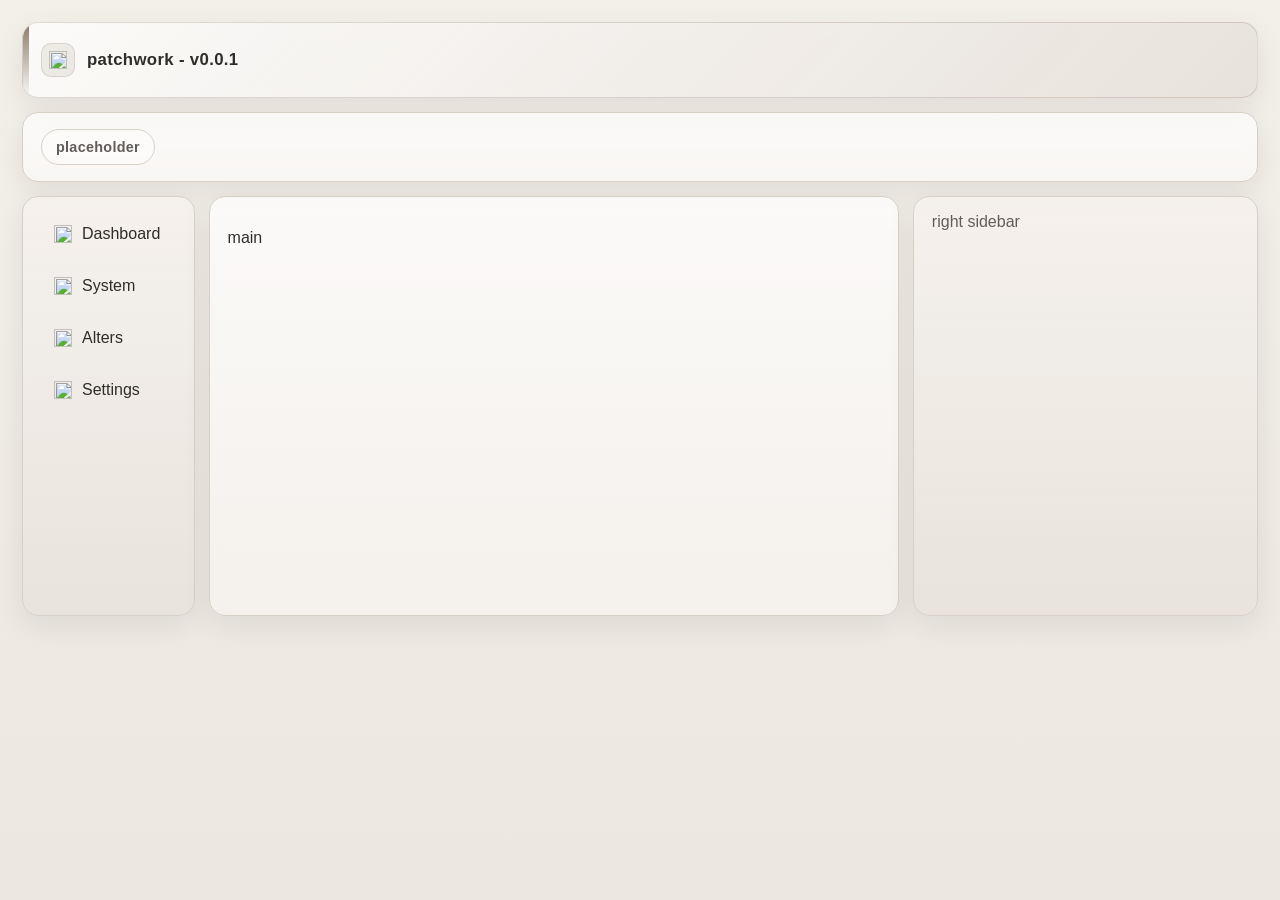
==== index.html @ ee1b609d "Merge branch 'main' of https://github.com/ezrapugliese/patchwork" ====
<!DOCTYPE html>
<html lang="en">

<head>
    <meta charset="UTF-8">
    <meta name="viewport" content="width=device-width, initial-scale=1.0">
    <title>patchwork v0.0.1</title>
    <link rel="stylesheet" href="styles.css">
    <script src="scripts.js" defer></script>
    <script>
        window.va = window.va || function () { (window.vaq = window.vaq || []).push(arguments); };
    </script>
    <script defer src="/_vercel/insights/script.js"></script>
</head>

<body>
    <main>
        <header id="main-head" class="main-box">
            <div class="header-content">
                <span id="header-logo" class="icon-small"><img src="assets/icon.png"
                        placeholder="logo"></span><span>patchwork - v0.0.1</span>
            </div>
            <div class="mobile-controls" aria-label="Sidebar controls">
                <button class="sidebar-toggle left-toggle" type="button" aria-label="Open left sidebar" aria-expanded="false">
                    ☰
                </button>
                <button class="sidebar-toggle right-toggle" type="button" aria-label="Open right sidebar" aria-expanded="false">
                    ☰
                </button>
            </div>
        </header>
        <nav id="navigation" class="main-box">
            <span class="button-nav">placeholder</span>
        </nav>
        <aside id="sidebar-left" class="main-box">
            <ul>
                <li><span class="button-sidebar"><span class="icon-small"><img src="assets/icon-dashboard.png"
                                placeholder="logo"></span>Dashboard</span></li>
                <li><span class="button-sidebar"><span class="icon-small"><img src="assets/icon-system.png"
                                placeholder="logo"></span>System</span></li>
                <li><span class="button-sidebar"><span class="icon-small"><img src="assets/icon-alters.png"
                                placeholder="logo"></span>Alters</span></li>
                <li><span class="button-sidebar"><span class="icon-small"><img src="assets/icon-settings.png"
                                placeholder="logo"></span>Settings</span></li>
            </ul>
        </aside>
        <div id="body" class="main-box">
            <p>main</p>
        </div>
        <aside id="sidebar-right" class="main-box">right sidebar</aside>
    </main>

    <script src="scripts.js"></script>
</body>

</html>
---- styles.css ----
:root {
    --page-bg: #ece7e1;
    --panel-bg: rgba(255, 255, 255, 0.68);
    --panel-strong: #f5f1ed;
    --panel-muted: #e8e2dc;
    --border: #d7d0c7;
    --text: #2f2d2a;
    --muted: #625d5a;
    --shadow: 0 10px 30px rgba(34, 30, 27, 0.08);
    --accent: #8a7967;
    --accent-strong: #665b51;
    --accent-soft: rgba(138, 121, 103, 0.12);
}

* {
    box-sizing: border-box;
}

html, body {
    margin: 0;
    min-height: 100%;
    font-family: "Segoe UI", Tahoma, Geneva, Verdana, sans-serif;
    background: linear-gradient(180deg, #f3efe9 0%, var(--page-bg) 100%);
    color: var(--text);
}

body {
    min-height: 100vh;
    padding: 22px;
    position: relative;
}

main {
    max-width: 1400px;
    margin: 0 auto;
    display: grid;
    grid-template-columns: 1fr 4fr 2fr;
    grid-template-rows: auto auto minmax(420px, 1fr);
    grid-template-areas:
        "header header header"
        "nav nav nav"
        "side-left body side-right";
    gap: 14px;
    position: relative;
    z-index: 1;
}

.main-box {
    background: var(--panel-bg);
    border: 1px solid var(--border);
    padding: 16px 18px;
    border-radius: 16px;
    box-shadow: var(--shadow);
    backdrop-filter: blur(4px);
}

#main-head {
    grid-area: header;
    display: flex;
    align-items: center;
    gap: 12px;
    min-height: 76px;
    background: linear-gradient(135deg, rgba(255,255,255,0.7), var(--panel-muted));
    border-color: rgba(138, 121, 103, 0.25);
    position: relative;
    overflow: hidden;
}

#main-head::before {
    content: "";
    position: absolute;
    inset: 0 auto 0 0;
    width: 6px;
    background: linear-gradient(180deg, var(--accent), transparent);
}

#header-logo {
    display: inline-flex;
    align-items: center;
    justify-content: center;
    width: 34px;
    height: 34px;
    border-radius: 10px;
    background: var(--accent-soft);
    border: 1px solid rgba(138, 121, 103, 0.2);
}

.icon-small img {
    display: block;
    width: 18px;
    height: 18px;
    object-fit: contain;
}

#main-head span:last-child {
    font-size: 1.05rem;
    font-weight: 600;
    letter-spacing: 0.02em;
    color: var(--text);
}

#navigation {
    grid-area: nav;
    display: flex;
    align-items: center;
    min-height: 64px;
    background: linear-gradient(180deg, var(--panel-bg), rgba(255,255,255,0.55));
}

.button-nav {
    display: inline-flex;
    align-items: center;
    justify-content: center;
    min-height: 36px;
    padding: 8px 14px;
    border-radius: 999px;
    border: 1px solid var(--border);
    background: rgba(255,255,255,0.35);
    color: var(--muted);
    font-size: 0.9rem;
    font-weight: 600;
    letter-spacing: 0.02em;
}

#sidebar-left {
    grid-area: side-left;
    background: linear-gradient(180deg, rgba(245,241,237,0.95), rgba(232,226,220,0.85));
}

#sidebar-left ul {
    list-style: none;
    margin: 0;
    padding: 0;
    display: grid;
    gap: 10px;
}

#sidebar-left li {
    margin: 0;
}

.button-sidebar {
    display: flex;
    align-items: center;
    gap: 10px;
    width: 100%;
    min-height: 42px;
    padding: 10px 12px;
    border-radius: 12px;
    color: var(--text);
    background: transparent;
    border: 1px solid transparent;
    transition: background 0.2s ease, border-color 0.2s ease, transform 0.2s ease;
}

.button-sidebar:hover {
    background: var(--accent-soft);
    border-color: rgba(138, 121, 103, 0.2);
    transform: translateX(2px);
}

#body {
    grid-area: body;
    min-height: 280px;
    background: linear-gradient(180deg, rgba(255,255,255,0.72), rgba(245,241,237,0.85));
}

#sidebar-right {
    grid-area: side-right;
    background: linear-gradient(180deg, rgba(245,241,237,0.95), rgba(232,226,220,0.9));
    color: var(--muted);
    font-weight: 500;
}

.mobile-controls {
    display: none;
}

.header-content {
    display: flex;
    align-items: center;
    gap: 12px;
    min-width: 0;
}

.sidebar-toggle {
    appearance: none;
    border: 1px solid var(--border);
    background: rgba(255,255,255,0.7);
    color: var(--text);
    width: 42px;
    height: 42px;
    border-radius: 12px;
    font-size: 1.3rem;
    cursor: pointer;
    box-shadow: var(--shadow);
}

@media (min-width: 901px) {
    .mobile-controls {
        display: none !important;
    }
}

@media (max-width: 900px) {
    body {
        padding: 16px;
    }

    #main-head {
        display: flex;
        align-items: center;
        justify-content: space-between;
        gap: 12px;
        padding-right: 12px;
    }

    .mobile-controls {
        display: flex;
        align-items: center;
        gap: 8px;
        margin-left: auto;
    }

    main {
        grid-template-columns: 1fr;
        grid-template-areas:
            "header"
            "nav"
            "body";
        gap: 12px;
        padding-top: 6px;
    }

    #sidebar-left,
    #sidebar-right {
        position: fixed;
        top: 112px;
        bottom: 16px;
        width: min(280px, 76vw);
        z-index: 15;
        transition: transform 0.25s ease;
        box-shadow: 0 16px 32px rgba(34, 30, 27, 0.14);
    }

    #sidebar-left {
        left: 16px;
        transform: translateX(-120%);
    }

    #sidebar-right {
        right: 16px;
        transform: translateX(120%);
    }

    body.sidebar-left-open #sidebar-left {
        transform: translateX(0);
    }

    body.sidebar-right-open #sidebar-right {
        transform: translateX(0);
    }

    #body {
        min-height: 220px;
    }
}
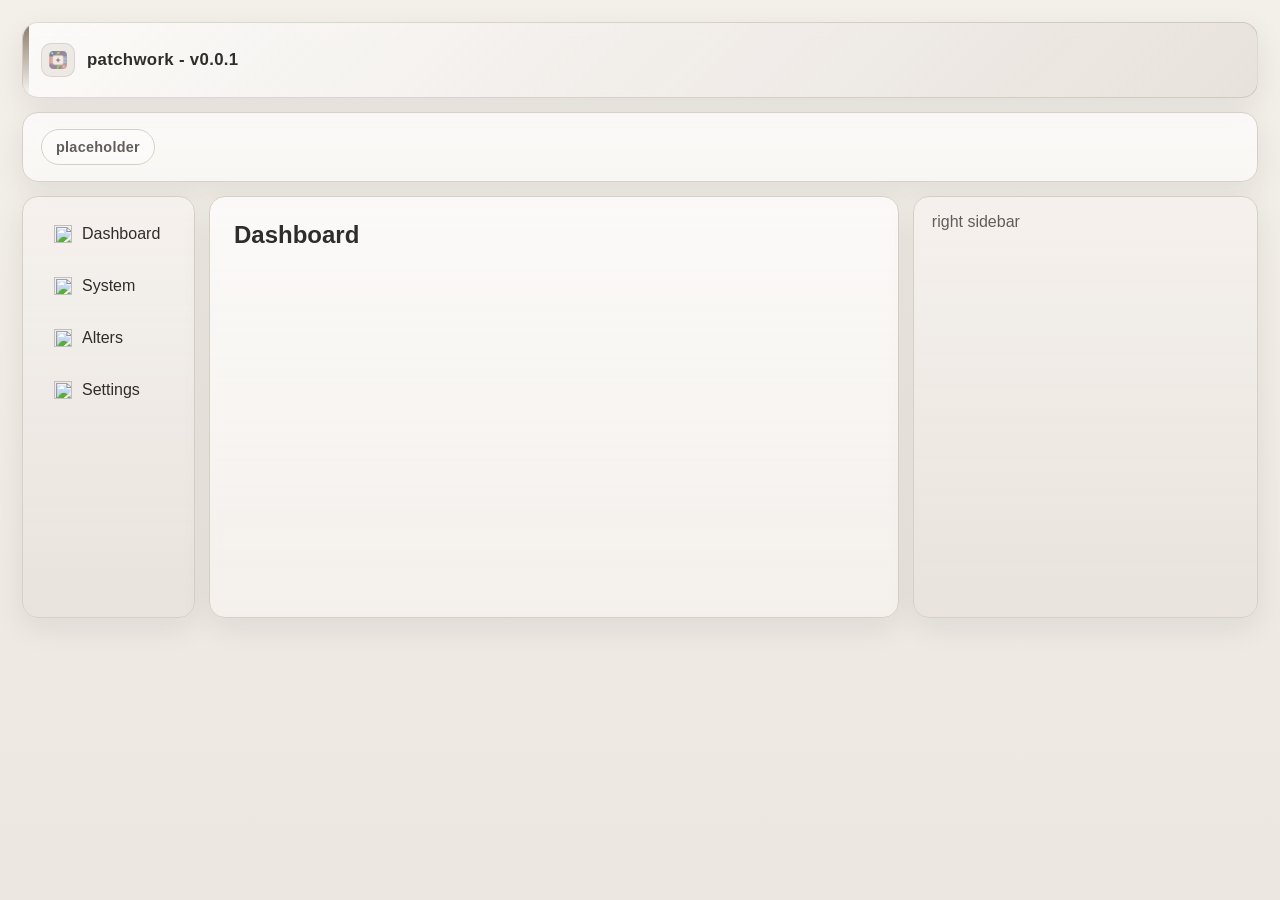
==== commit 4b0264da: "add pages for right sidebar buttons, move some stuff around too" ====
--- a/index.html
+++ b/index.html
@@ -34,23 +34,21 @@
         </nav>
         <aside id="sidebar-left" class="main-box">
             <ul>
-                <li><span class="button-sidebar"><span class="icon-small"><img src="assets/icon-dashboard.png"
-                                placeholder="logo"></span>Dashboard</span></li>
-                <li><span class="button-sidebar"><span class="icon-small"><img src="assets/icon-system.png"
-                                placeholder="logo"></span>System</span></li>
-                <li><span class="button-sidebar"><span class="icon-small"><img src="assets/icon-alters.png"
-                                placeholder="logo"></span>Alters</span></li>
-                <li><span class="button-sidebar"><span class="icon-small"><img src="assets/icon-settings.png"
-                                placeholder="logo"></span>Settings</span></li>
+                <li><a class="button-sidebar" href="pages/dashboard.html" target="content-frame"><span class="icon-small"><img src="assets/icon-dashboard.png"
+                                placeholder="logo"></span>Dashboard</a></li>
+                <li><a class="button-sidebar" href="pages/system.html" target="content-frame"><span class="icon-small"><img src="assets/icon-system.png"
+                                placeholder="logo"></span>System</a></li>
+                <li><a class="button-sidebar" href="pages/alters.html" target="content-frame"><span class="icon-small"><img src="assets/icon-alters.png"
+                                placeholder="logo"></span>Alters</a></li>
+                <li><a class="button-sidebar" href="pages/settings.html" target="content-frame"><span class="icon-small"><img src="assets/icon-settings.png"
+                                placeholder="logo"></span>Settings</a></li>
             </ul>
         </aside>
-        <div id="body" class="main-box">
-            <p>main</p>
-        </div>
+        <section id="body" class="main-box">
+            <iframe name="content-frame" title="Page content" src="pages/dashboard.html"></iframe>
+        </section>
         <aside id="sidebar-right" class="main-box">right sidebar</aside>
     </main>
-
-    <script src="scripts.js"></script>
 </body>
 
 </html>
--- a/styles.css
+++ b/styles.css
@@ -151,6 +151,7 @@
     background: transparent;
     border: 1px solid transparent;
     transition: background 0.2s ease, border-color 0.2s ease, transform 0.2s ease;
+    text-decoration: none;
 }
 
 .button-sidebar:hover {
@@ -163,6 +164,16 @@
     grid-area: body;
     min-height: 280px;
     background: linear-gradient(180deg, rgba(255,255,255,0.72), rgba(245,241,237,0.85));
+    padding: 0;
+    overflow: hidden;
+}
+
+#body iframe {
+    display: block;
+    width: 100%;
+    height: 100%;
+    min-height: 420px;
+    border: 0;
 }
 
 #sidebar-right {
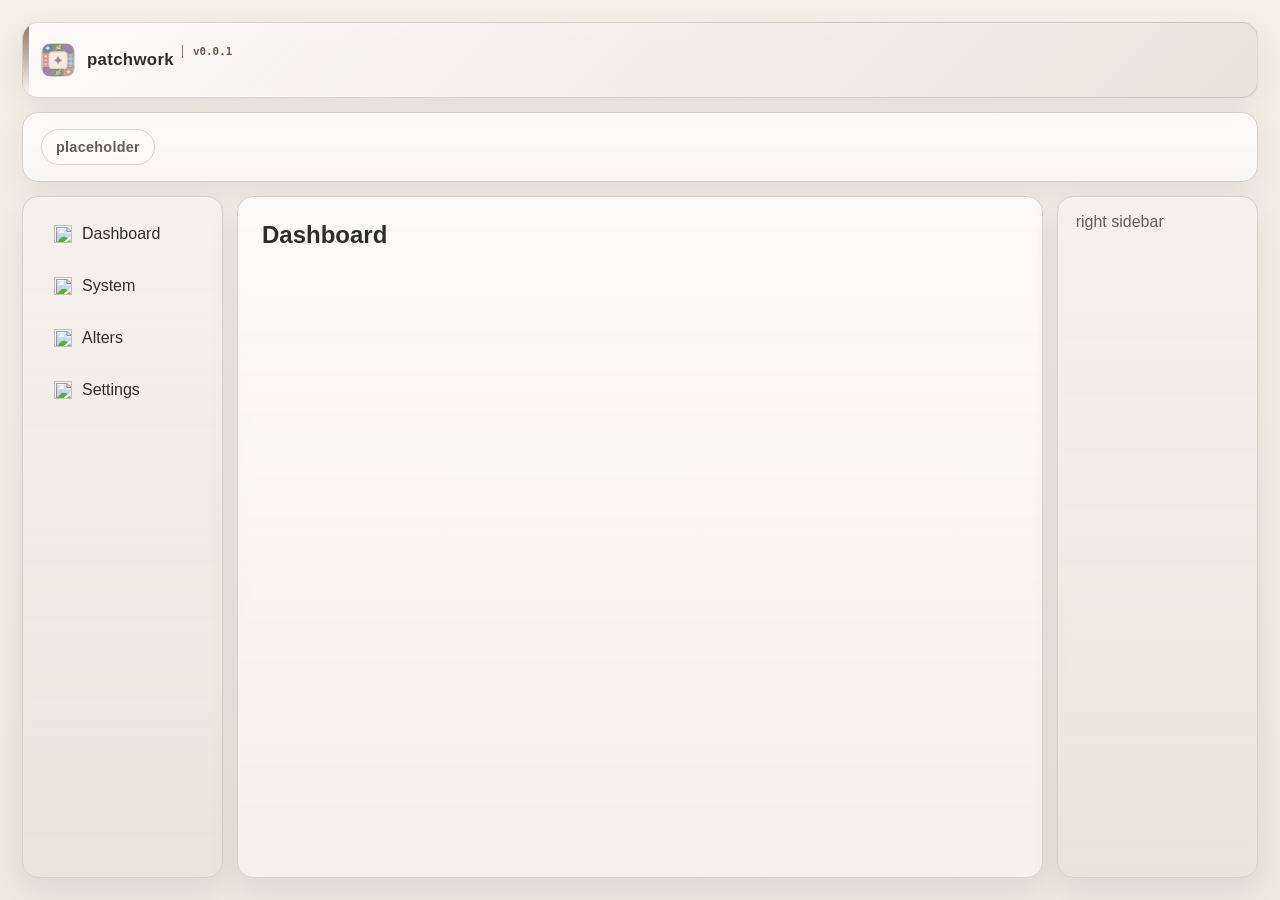
==== commit 147ee1f9: "make title clickable, change sidebar width, fix content height" ====
--- a/index.html
+++ b/index.html
@@ -16,10 +16,11 @@
 <body>
     <main>
         <header id="main-head" class="main-box">
-            <div class="header-content">
-                <span id="header-logo" class="icon-small"><img src="assets/icon.png"
-                        placeholder="logo"></span><span>patchwork - v0.0.1</span>
-            </div>
+            <a class="header-content" href="pages/dashboard.html" target="content-frame" aria-label="patchwork dashboard">
+                <span id="header-logo" class="icon-small"><img src="assets/icon.png" alt=""></span>
+                <span class="brand-name">patchwork</span>
+                <span class="brand-version">v0.0.1</span>
+            </a>
             <div class="mobile-controls" aria-label="Sidebar controls">
                 <button class="sidebar-toggle left-toggle" type="button" aria-label="Open left sidebar" aria-expanded="false">
                     ☰
--- a/styles.css
+++ b/styles.css
@@ -31,11 +31,13 @@
 }
 
 main {
-    max-width: 1400px;
+    width: 100%;
+    height: calc(100vh - 44px);
+    height: calc(100dvh - 44px);
     margin: 0 auto;
     display: grid;
-    grid-template-columns: 1fr 4fr 2fr;
-    grid-template-rows: auto auto minmax(420px, 1fr);
+    grid-template-columns: minmax(180px, 1fr) minmax(0, 4fr) minmax(180px, 1fr);
+    grid-template-rows: auto auto minmax(0, 1fr);
     grid-template-areas:
         "header header header"
         "nav nav nav"
@@ -85,6 +87,12 @@
     border: 1px solid rgba(138, 121, 103, 0.2);
 }
 
+#header-logo img {
+    width: 100%;
+    height: 100%;
+    object-fit: cover;
+}
+
 .icon-small img {
     display: block;
     width: 18px;
@@ -92,11 +100,38 @@
     object-fit: contain;
 }
 
-#main-head span:last-child {
+.header-content {
+    color: inherit;
+    text-decoration: none;
+}
+
+.brand-name {
     font-size: 1.05rem;
     font-weight: 600;
     letter-spacing: 0.02em;
     color: var(--text);
+}
+
+.brand-version {
+    align-self: flex-start;
+    margin: 2px 0 0 -4px;
+    padding-left: 10px;
+    border-left: 1px solid var(--accent);
+    color: var(--accent-strong);
+    font-family: ui-monospace, SFMono-Regular, Consolas, monospace;
+    font-size: 0.68rem;
+    font-weight: 600;
+    line-height: 1.2;
+}
+
+.header-content:hover .brand-name {
+    color: var(--accent-strong);
+}
+
+.header-content:focus-visible {
+    border-radius: 8px;
+    outline: 2px solid var(--accent);
+    outline-offset: 4px;
 }
 
 #navigation {
@@ -162,7 +197,7 @@
 
 #body {
     grid-area: body;
-    min-height: 280px;
+    min-height: 0;
     background: linear-gradient(180deg, rgba(255,255,255,0.72), rgba(245,241,237,0.85));
     padding: 0;
     overflow: hidden;
@@ -172,7 +207,7 @@
     display: block;
     width: 100%;
     height: 100%;
-    min-height: 420px;
+    min-height: 0;
     border: 0;
 }
 
@@ -234,6 +269,8 @@
     }
 
     main {
+        height: calc(100vh - 32px);
+        height: calc(100dvh - 32px);
         grid-template-columns: 1fr;
         grid-template-areas:
             "header"
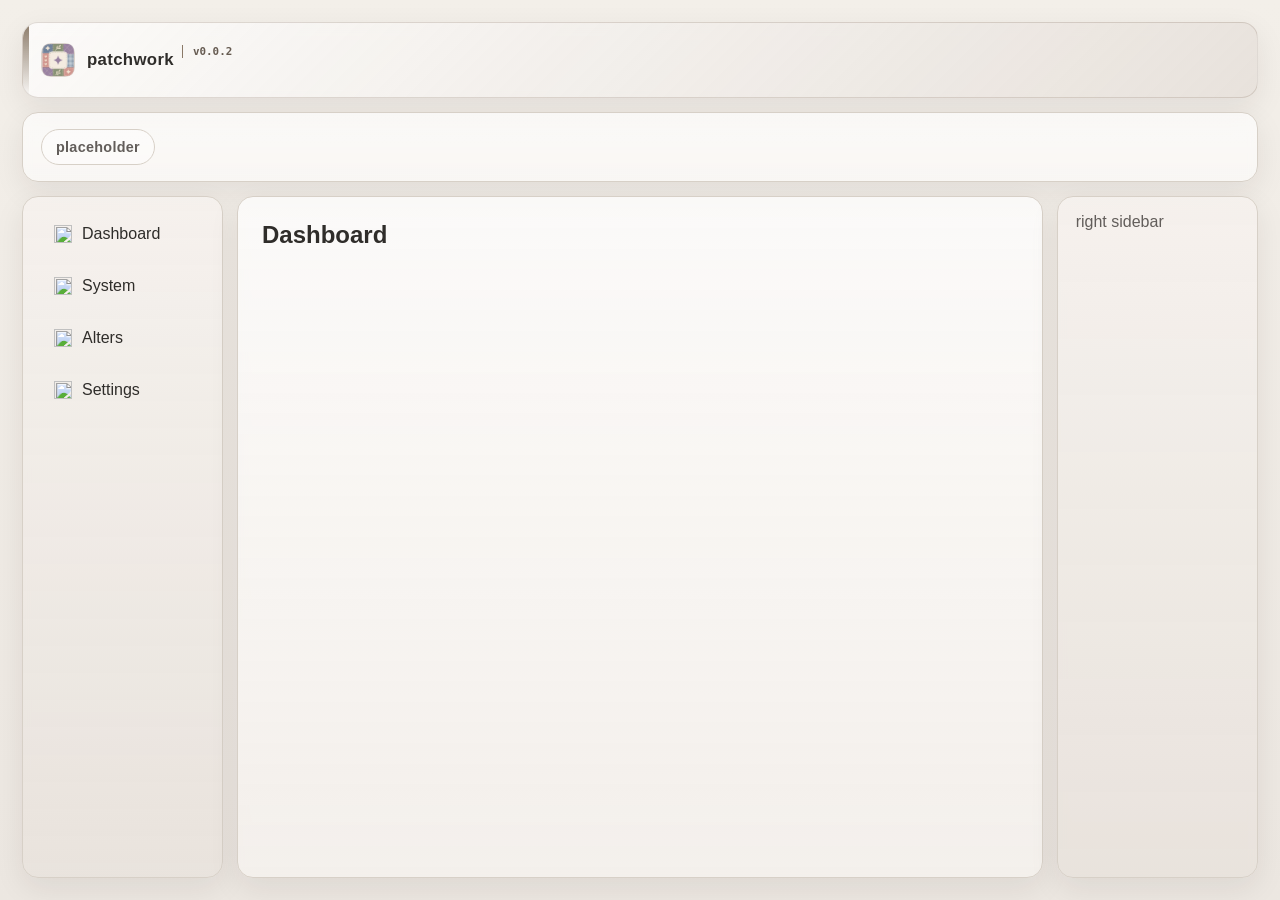
==== commit a02feef5: "version update" ====
--- a/index.html
+++ b/index.html
@@ -4,7 +4,7 @@
 <head>
     <meta charset="UTF-8">
     <meta name="viewport" content="width=device-width, initial-scale=1.0">
-    <title>patchwork v0.0.1</title>
+    <title>patchwork v0.0.2</title>
     <link rel="stylesheet" href="styles.css">
     <script src="scripts.js" defer></script>
     <script>
@@ -19,7 +19,7 @@
             <a class="header-content" href="pages/dashboard.html" target="content-frame" aria-label="patchwork dashboard">
                 <span id="header-logo" class="icon-small"><img src="assets/icon.png" alt=""></span>
                 <span class="brand-name">patchwork</span>
-                <span class="brand-version">v0.0.1</span>
+                <span class="brand-version">v0.0.2</span>
             </a>
             <div class="mobile-controls" aria-label="Sidebar controls">
                 <button class="sidebar-toggle left-toggle" type="button" aria-label="Open left sidebar" aria-expanded="false">
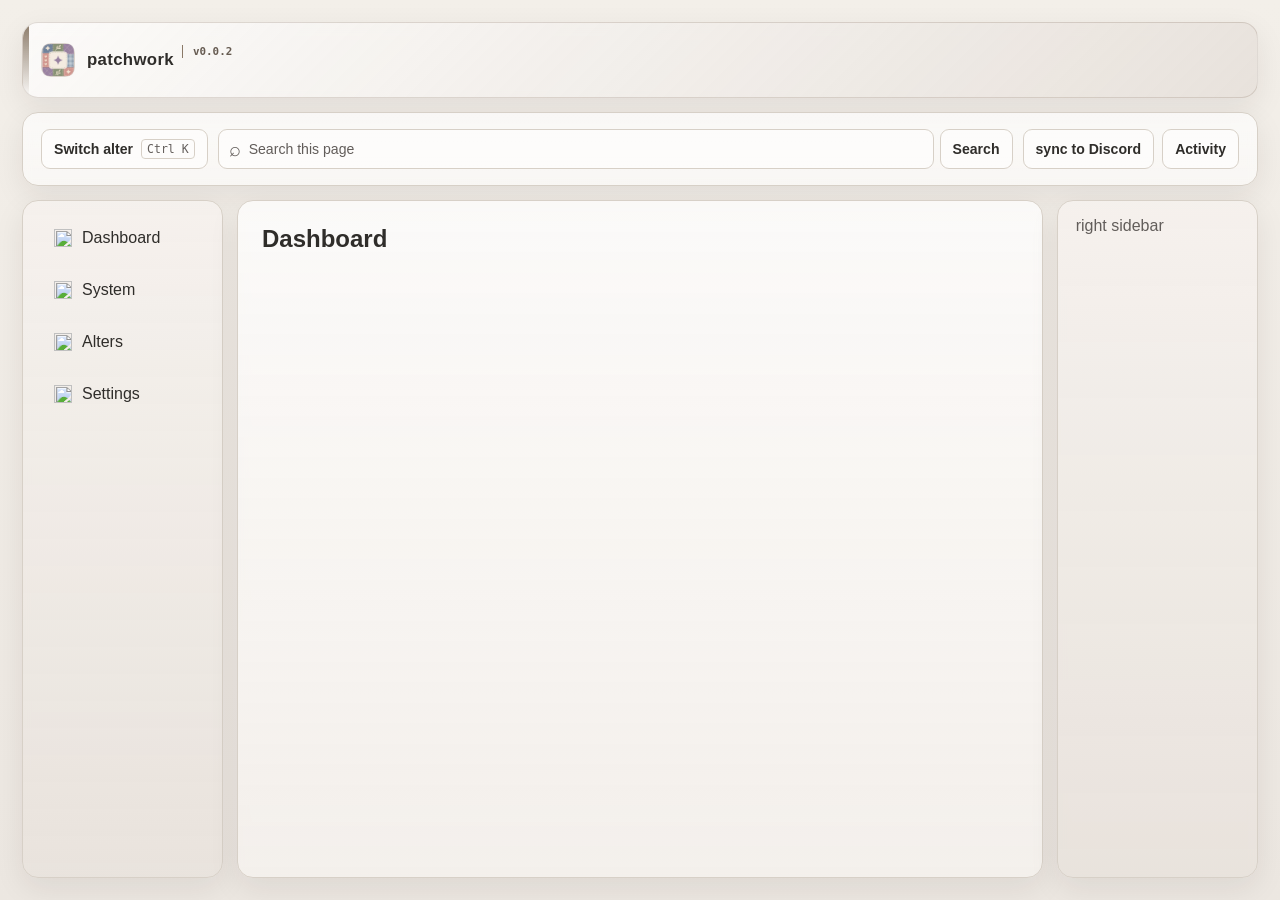
==== commit 449fa053: "nav stuff" ====
--- a/index.html
+++ b/index.html
@@ -30,8 +30,24 @@
                 </button>
             </div>
         </header>
-        <nav id="navigation" class="main-box">
-            <span class="button-nav">placeholder</span>
+        <nav id="navigation" class="main-box" aria-label="Global tools">
+            <div class="toolbar-row">
+                <button id="switcher-button" class="toolbar-button switcher-button" type="button" aria-haspopup="dialog" aria-controls="switcher-dialog">
+                    <span>Switch alter</span><kbd>Ctrl K</kbd>
+                </button>
+                <form id="page-search" class="search-form" role="search">
+                    <label class="search-field">
+                        <span aria-hidden="true">⌕</span>
+                        <input id="search-query" type="search" placeholder="Search this page" aria-label="Search this page">
+                    </label>
+                    <button class="toolbar-button search-submit" type="submit">Search</button>
+                </form>
+                <div class="toolbar-actions">
+                    <button id="discord-sync-button" class="toolbar-button" type="button" aria-haspopup="dialog" aria-controls="discord-dialog">sync to Discord</button>
+                    <button id="activity-button" class="toolbar-button" type="button" aria-haspopup="dialog" aria-controls="activity-dialog">Activity</button>
+                </div>
+            </div>
+            <p id="toolbar-status" class="toolbar-status" role="status" aria-live="polite"></p>
         </nav>
         <aside id="sidebar-left" class="main-box">
             <ul>
@@ -50,6 +66,48 @@
         </section>
         <aside id="sidebar-right" class="main-box">right sidebar</aside>
     </main>
+
+    <dialog id="switcher-dialog" class="toolbar-dialog" aria-labelledby="switcher-title">
+        <div class="dialog-heading">
+            <h2 id="switcher-title">Switch alter</h2>
+            <button class="dialog-close" type="button" aria-label="Close">×</button>
+        </div>
+        <div class="empty-state">
+            <p class="empty-state-title">no alters added yet</p>
+            <p class="dialog-hint">a list of alters will show up once they're added.</p>
+            <a id="switcher-alters-link" class="toolbar-button primary-action" href="pages/alters.html" target="content-frame">Open Alters</a>
+        </div>
+    </dialog>
+
+    <dialog id="discord-dialog" class="toolbar-dialog" aria-labelledby="discord-title">
+        <div class="dialog-heading">
+            <h2 id="discord-title">Discord sync</h2>
+            <button class="dialog-close" type="button" aria-label="Close">×</button>
+        </div>
+        <p class="connection-state">Not connected</p>
+        <p class="dialog-hint">configure bot connections in settings.</p>
+        <p class="integration-label">planned bot connections</p>
+        <ul class="integration-list">
+            <li>PluralKit</li>
+            <li>PluralBuddy</li>
+            <li>Ourkitty</li>
+            <li>Tupperbox</li>
+        </ul>
+        <a id="discord-settings-link" class="toolbar-button primary-action settings-action" href="pages/settings.html" target="content-frame">Open Settings</a>
+    </dialog>
+
+    <dialog id="activity-dialog" class="toolbar-dialog" aria-labelledby="activity-title">
+        <div>
+            <div class="dialog-heading">
+                <h2 id="activity-title">Activity</h2>
+                <button class="dialog-close" type="button" aria-label="Close">×</button>
+            </div>
+            <p class="dialog-hint">recent changes from this tab. undo is available until the tab is closed.</p>
+            <div id="activity-list" class="activity-list" role="feed" aria-label="Recent changes" aria-live="polite">
+                <p class="empty-activity">no changes found.</p>
+            </div>
+        </div>
+    </dialog>
 </body>
 
 </html>
--- a/styles.css
+++ b/styles.css
@@ -157,6 +157,335 @@
     letter-spacing: 0.02em;
 }
 
+.toolbar-row,
+.toolbar-actions,
+.search-form {
+    display: inline-flex;
+    align-items: center;
+}
+
+.toolbar-row {
+    width: 100%;
+    gap: 10px;
+}
+
+.toolbar-actions {
+    gap: 8px;
+    margin-left: auto;
+}
+
+.toolbar-button {
+    appearance: none;
+    display: inline-flex;
+    align-items: center;
+    justify-content: center;
+    gap: 8px;
+    min-height: 40px;
+    padding: 8px 12px;
+    border: 1px solid var(--border);
+    border-radius: 9px;
+    background: rgba(255,255,255,0.55);
+    color: var(--text);
+    font: inherit;
+    font-size: 0.88rem;
+    font-weight: 600;
+    cursor: pointer;
+    white-space: nowrap;
+    transition: background 0.16s ease, border-color 0.16s ease;
+}
+
+.toolbar-button:hover {
+    background: var(--accent-soft);
+    border-color: var(--accent);
+}
+
+.toolbar-button:focus-visible,
+.search-field:focus-within,
+.dialog-close:focus-visible,
+.dialog-links a:focus-visible {
+    outline: 2px solid var(--accent);
+    outline-offset: 2px;
+}
+
+.switcher-button {
+    flex: 0 0 auto;
+}
+
+.toolbar-button kbd {
+    padding: 2px 5px;
+    border: 1px solid var(--border);
+    border-radius: 4px;
+    color: var(--muted);
+    font: 0.72rem ui-monospace, SFMono-Regular, Consolas, monospace;
+}
+
+.search-form {
+    flex: 1 1 190px;
+    min-width: 120px;
+    gap: 6px;
+}
+
+.search-field {
+    display: flex;
+    align-items: center;
+    gap: 8px;
+    width: 100%;
+    min-width: 0;
+    min-height: 40px;
+    padding: 0 10px;
+    border: 1px solid var(--border);
+    border-radius: 9px;
+    background: rgba(255,255,255,0.55);
+    color: var(--muted);
+}
+
+.search-field > span {
+    font-size: 1.25rem;
+    line-height: 1;
+}
+
+.search-field input {
+    width: 100%;
+    min-width: 0;
+    padding: 0;
+    border: 0;
+    outline: 0;
+    background: transparent;
+    color: var(--text);
+    font: inherit;
+    font-size: 0.88rem;
+}
+
+.search-field input::placeholder {
+    color: var(--muted);
+}
+
+.primary-action {
+    border-color: var(--accent-strong);
+    background: var(--accent-strong);
+    color: #fff;
+}
+
+.primary-action:hover {
+    background: var(--text);
+    border-color: var(--text);
+}
+
+.toolbar-status {
+    min-height: 0;
+    margin: 0;
+    color: var(--muted);
+    font-size: 0.78rem;
+}
+
+.toolbar-status:not(:empty) {
+    margin: 5px 0 0 2px;
+}
+
+.toolbar-dialog {
+    width: min(440px, calc(100vw - 32px));
+    max-height: min(80vh, 620px);
+    padding: 20px;
+    border: 1px solid var(--border);
+    border-radius: 12px;
+    background: var(--panel-strong);
+    color: var(--text);
+    box-shadow: 0 24px 70px rgba(34, 30, 27, 0.24);
+}
+
+.toolbar-dialog::backdrop {
+    background: rgba(35, 31, 28, 0.36);
+    backdrop-filter: blur(2px);
+}
+
+.dialog-heading {
+    display: flex;
+    align-items: center;
+    justify-content: space-between;
+    gap: 12px;
+}
+
+.dialog-heading h2 {
+    margin: 0;
+    font-size: 1.1rem;
+}
+
+.dialog-close {
+    display: grid;
+    place-items: center;
+    width: 34px;
+    height: 34px;
+    border: 1px solid var(--border);
+    border-radius: 8px;
+    background: transparent;
+    color: var(--muted);
+    font-size: 1.25rem;
+    cursor: pointer;
+}
+
+.dialog-hint {
+    margin: 12px 0;
+    color: var(--muted);
+    font-size: 0.84rem;
+    line-height: 1.45;
+}
+
+.empty-state {
+    margin-top: 14px;
+    padding: 14px;
+    border: 1px solid var(--border);
+    border-radius: 8px;
+    background: rgba(255,255,255,0.45);
+}
+
+.empty-state-title {
+    margin: 0;
+    font-size: 0.96rem;
+    font-weight: 650;
+}
+
+.empty-state .dialog-hint {
+    margin: 6px 0 14px;
+}
+
+.empty-state a,
+.settings-action {
+    text-decoration: none;
+}
+
+.connection-state {
+    display: inline-flex;
+    align-items: center;
+    gap: 7px;
+    margin: 16px 0 0;
+    color: var(--muted);
+    font-size: 0.82rem;
+    font-weight: 600;
+}
+
+.connection-state::before {
+    content: "";
+    width: 8px;
+    height: 8px;
+    border-radius: 50%;
+    background: #9b6559;
+}
+
+.integration-label {
+    margin: 16px 0 6px;
+    color: var(--muted);
+    font-size: 0.82rem;
+    font-weight: 600;
+}
+
+.integration-list {
+    display: flex;
+    gap: 8px;
+    margin: 0 0 16px;
+    padding: 0;
+    list-style: none;
+}
+
+.integration-list li {
+    padding: 7px 10px;
+    border: 1px solid var(--border);
+    border-radius: 7px;
+    background: rgba(255,255,255,0.45);
+    font-size: 0.84rem;
+}
+
+.settings-action {
+    width: 100%;
+}
+
+.empty-state a:hover,
+.settings-action:hover {
+    background: var(--text);
+    border-color: var(--text);
+}
+
+.activity-list {
+    display: grid;
+    gap: 8px;
+    max-height: 55vh;
+    margin-top: 14px;
+    padding-top: 12px;
+    border-top: 1px solid var(--border);
+    overflow: auto;
+}
+
+.activity-item {
+    padding: 11px 12px;
+    border: 1px solid var(--border);
+    border-radius: 8px;
+    background: rgba(255,255,255,0.56);
+}
+
+.activity-heading {
+    display: flex;
+    align-items: center;
+    justify-content: space-between;
+    gap: 12px;
+}
+
+.activity-type,
+.activity-heading time,
+.empty-activity {
+    color: var(--muted);
+    font-size: 0.78rem;
+}
+
+.activity-description {
+    margin: 6px 0 10px;
+    overflow-wrap: anywhere;
+    white-space: pre-wrap;
+}
+
+.undo-button {
+    appearance: none;
+    min-height: 32px;
+    padding: 5px 10px;
+    border: 1px solid var(--border);
+    border-radius: 7px;
+    background: transparent;
+    color: var(--accent-strong);
+    font: inherit;
+    font-size: 0.82rem;
+    font-weight: 600;
+    cursor: pointer;
+}
+
+.undo-button:hover:not(:disabled) {
+    background: var(--accent-soft);
+    border-color: var(--accent);
+}
+
+.undo-button:disabled {
+    color: var(--muted);
+    cursor: default;
+}
+
+.empty-activity {
+    margin: 0;
+    padding: 14px 0;
+}
+
+.toolbar-dialog [role="feed"] {
+    scroll-behavior: smooth;
+}
+
+.dialog-close:hover {
+    background: var(--accent-soft);
+}
+
+.dialog-close:focus-visible,
+.toolbar-dialog input:focus-visible,
+.toolbar-dialog textarea:focus-visible,
+.toolbar-dialog select:focus-visible {
+    outline: 2px solid var(--accent);
+    outline-offset: 2px;
+}
+
 #sidebar-left {
     grid-area: side-left;
     background: linear-gradient(180deg, rgba(245,241,237,0.95), rgba(232,226,220,0.85));
@@ -261,6 +590,19 @@
         padding-right: 12px;
     }
 
+    #navigation {
+        padding: 10px;
+    }
+
+    .toolbar-row {
+        flex-wrap: wrap;
+    }
+
+    .search-form {
+        order: 3;
+        flex: 1 1 100%;
+    }
+
     .mobile-controls {
         display: flex;
         align-items: center;
@@ -283,7 +625,7 @@
     #sidebar-left,
     #sidebar-right {
         position: fixed;
-        top: 112px;
+        top: 220px;
         bottom: 16px;
         width: min(280px, 76vw);
         z-index: 15;
@@ -314,3 +656,47 @@
     }
 }
 
+@media (max-width: 520px) {
+    .toolbar-row {
+        display: grid;
+        grid-template-columns: minmax(0, 1fr);
+        gap: 8px;
+    }
+
+    .switcher-button {
+        justify-self: start;
+    }
+
+    .toolbar-actions {
+        display: grid;
+        grid-template-columns: repeat(2, minmax(0, 1fr));
+        width: 100%;
+        margin-left: 0;
+        gap: 6px;
+    }
+
+    .toolbar-button {
+        min-height: 38px;
+        padding: 7px 4px;
+        font-size: 0.8rem;
+    }
+
+    .toolbar-actions .toolbar-button {
+        width: 100%;
+    }
+
+    .switcher-button kbd {
+        display: none;
+    }
+
+    .search-form {
+        width: 100%;
+        min-width: 0;
+    }
+
+    #sidebar-left,
+    #sidebar-right {
+        top: 274px;
+    }
+}
+
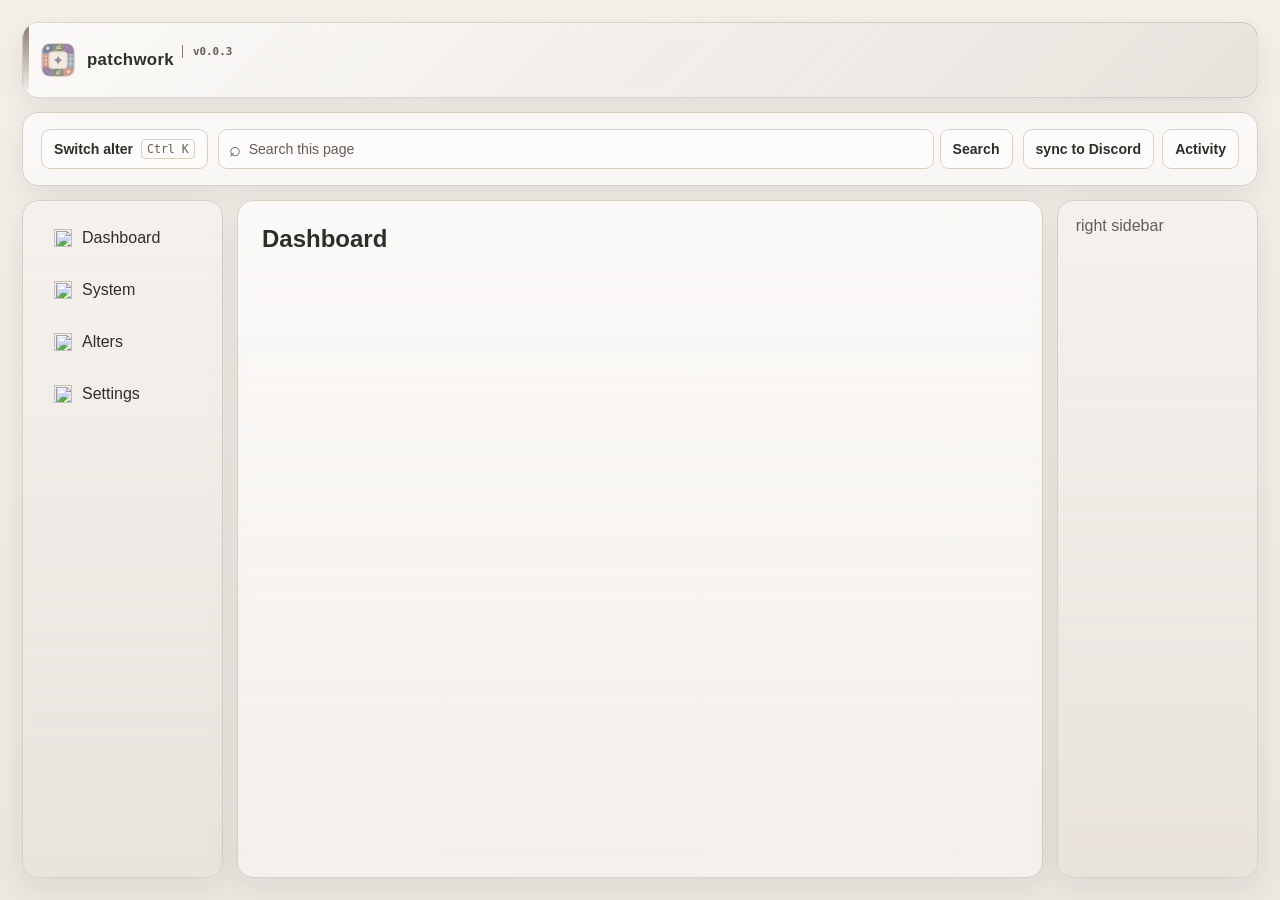
==== commit cf28e576: "update version number i keep forgetting omg" ====
--- a/index.html
+++ b/index.html
@@ -4,7 +4,7 @@
 <head>
     <meta charset="UTF-8">
     <meta name="viewport" content="width=device-width, initial-scale=1.0">
-    <title>patchwork v0.0.2</title>
+    <title>patchwork v0.0.3</title>
     <link rel="stylesheet" href="styles.css">
     <script src="scripts.js" defer></script>
     <script>
@@ -19,7 +19,7 @@
             <a class="header-content" href="pages/dashboard.html" target="content-frame" aria-label="patchwork dashboard">
                 <span id="header-logo" class="icon-small"><img src="assets/icon.png" alt=""></span>
                 <span class="brand-name">patchwork</span>
-                <span class="brand-version">v0.0.2</span>
+                <span class="brand-version">v0.0.3</span>
             </a>
             <div class="mobile-controls" aria-label="Sidebar controls">
                 <button class="sidebar-toggle left-toggle" type="button" aria-label="Open left sidebar" aria-expanded="false">
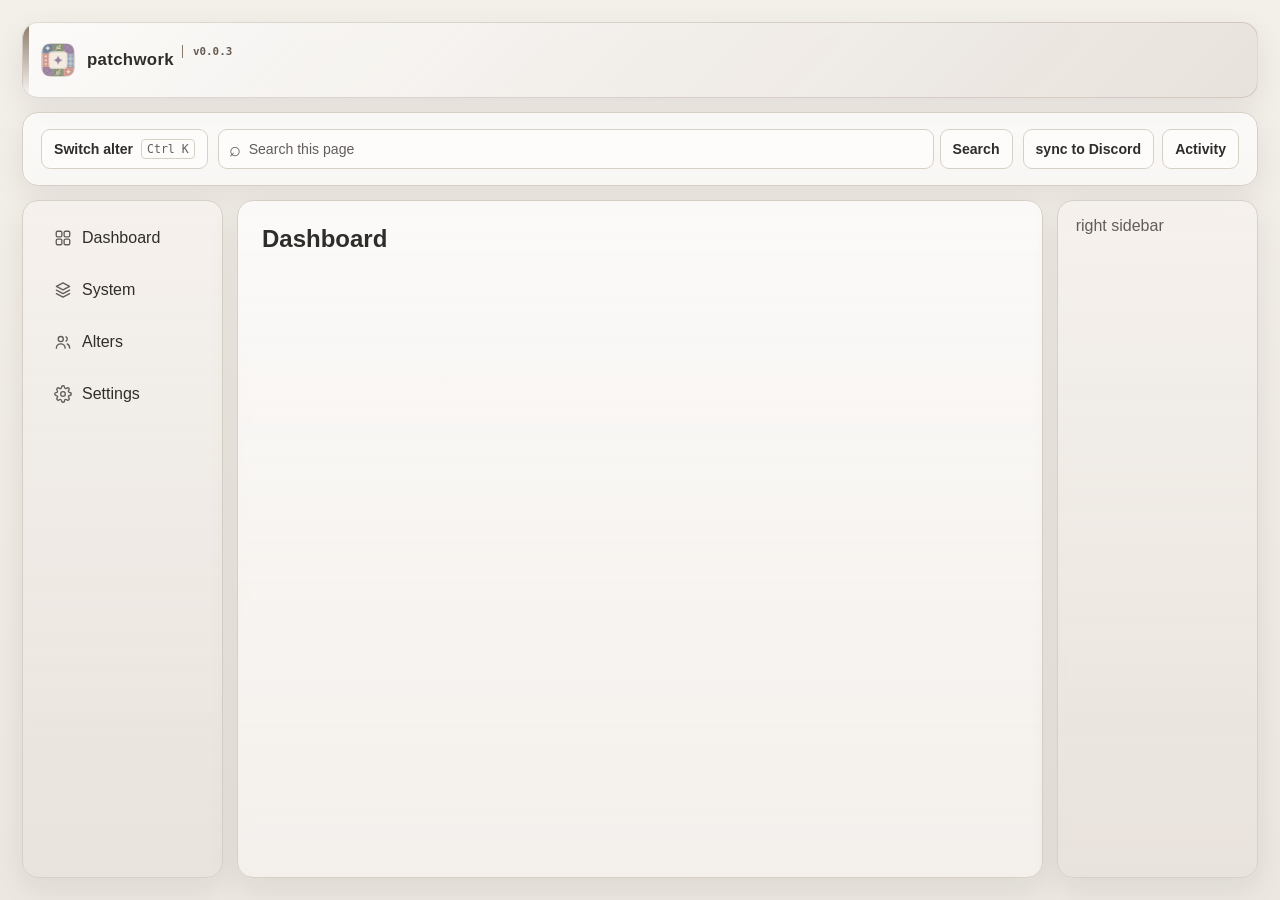
==== commit 743147e1: "lots of things" ====
--- a/index.html
+++ b/index.html
@@ -5,10 +5,14 @@
     <meta charset="UTF-8">
     <meta name="viewport" content="width=device-width, initial-scale=1.0">
     <title>patchwork v0.0.3</title>
+    <link rel="icon" type="image/png" href="assets/favicon.png">
     <link rel="stylesheet" href="styles.css">
     <script src="scripts.js" defer></script>
     <script>
-        window.va = window.va || function () { (window.vaq = window.vaq || []).push(arguments); };
+        window.va = window.va || function () {
+            window.vaq = window.vaq || [];
+            window.vaq.push(arguments);
+        };
     </script>
     <script defer src="/_vercel/insights/script.js"></script>
 </head>
@@ -16,49 +20,60 @@
 <body>
     <main>
         <header id="main-head" class="main-box">
-            <a class="header-content" href="pages/dashboard.html" target="content-frame" aria-label="patchwork dashboard">
+            <a class="header-content" href="pages/dashboard.html" target="content-frame"
+                aria-label="patchwork dashboard">
                 <span id="header-logo" class="icon-small"><img src="assets/icon.png" alt=""></span>
                 <span class="brand-name">patchwork</span>
                 <span class="brand-version">v0.0.3</span>
             </a>
-            <div class="mobile-controls" aria-label="Sidebar controls">
-                <button class="sidebar-toggle left-toggle" type="button" aria-label="Open left sidebar" aria-expanded="false">
+            <div class="mobile-controls">
+                <button class="sidebar-toggle left-toggle" type="button" aria-label="Open left sidebar"
+                    aria-expanded="false">
                     ☰
                 </button>
-                <button class="sidebar-toggle right-toggle" type="button" aria-label="Open right sidebar" aria-expanded="false">
+                <button class="sidebar-toggle right-toggle" type="button" aria-label="Open right sidebar"
+                    aria-expanded="false">
                     ☰
                 </button>
             </div>
         </header>
         <nav id="navigation" class="main-box" aria-label="Global tools">
             <div class="toolbar-row">
-                <button id="switcher-button" class="toolbar-button switcher-button" type="button" aria-haspopup="dialog" aria-controls="switcher-dialog">
+                <button id="switcher-button" class="toolbar-button switcher-button" type="button" aria-haspopup="dialog"
+                    aria-controls="switcher-dialog">
                     <span>Switch alter</span><kbd>Ctrl K</kbd>
                 </button>
-                <form id="page-search" class="search-form" role="search">
+                <search id="page-search" class="search-form">
                     <label class="search-field">
                         <span aria-hidden="true">⌕</span>
-                        <input id="search-query" type="search" placeholder="Search this page" aria-label="Search this page">
+                        <input id="search-query" type="search" placeholder="Search this page"
+                            aria-label="Search this page">
                     </label>
-                    <button class="toolbar-button search-submit" type="submit">Search</button>
-                </form>
+                    <button class="toolbar-button search-submit" type="button">Search</button>
+                </search>
                 <div class="toolbar-actions">
-                    <button id="discord-sync-button" class="toolbar-button" type="button" aria-haspopup="dialog" aria-controls="discord-dialog">sync to Discord</button>
-                    <button id="activity-button" class="toolbar-button" type="button" aria-haspopup="dialog" aria-controls="activity-dialog">Activity</button>
+                    <button id="discord-sync-button" class="toolbar-button" type="button" aria-haspopup="dialog"
+                        aria-controls="discord-dialog">sync to Discord</button>
+                    <button id="activity-button" class="toolbar-button" type="button" aria-haspopup="dialog"
+                        aria-controls="activity-dialog">Activity</button>
                 </div>
             </div>
             <p id="toolbar-status" class="toolbar-status" role="status" aria-live="polite"></p>
         </nav>
         <aside id="sidebar-left" class="main-box">
             <ul>
-                <li><a class="button-sidebar" href="pages/dashboard.html" target="content-frame"><span class="icon-small"><img src="assets/icon-dashboard.png"
-                                placeholder="logo"></span>Dashboard</a></li>
-                <li><a class="button-sidebar" href="pages/system.html" target="content-frame"><span class="icon-small"><img src="assets/icon-system.png"
-                                placeholder="logo"></span>System</a></li>
-                <li><a class="button-sidebar" href="pages/alters.html" target="content-frame"><span class="icon-small"><img src="assets/icon-alters.png"
-                                placeholder="logo"></span>Alters</a></li>
-                <li><a class="button-sidebar" href="pages/settings.html" target="content-frame"><span class="icon-small"><img src="assets/icon-settings.png"
-                                placeholder="logo"></span>Settings</a></li>
+                <li><a class="button-sidebar" href="pages/dashboard.html" target="content-frame"><span
+                            class="icon-small"><img src="assets/icon-dashboard.svg"
+                                alt=""></span>Dashboard</a></li>
+                <li><a class="button-sidebar" href="pages/system.html" target="content-frame"><span
+                            class="icon-small"><img src="assets/icon-system.svg" alt=""></span>System</a>
+                </li>
+                <li><a class="button-sidebar" href="pages/alters.html" target="content-frame"><span
+                            class="icon-small"><img src="assets/icon-alters.svg" alt=""></span>Alters</a>
+                </li>
+                <li><a class="button-sidebar" href="pages/settings.html" target="content-frame"><span
+                            class="icon-small"><img src="assets/icon-settings.svg"
+                                alt=""></span>Settings</a></li>
             </ul>
         </aside>
         <section id="body" class="main-box">
@@ -75,7 +90,8 @@
         <div class="empty-state">
             <p class="empty-state-title">no alters added yet</p>
             <p class="dialog-hint">a list of alters will show up once they're added.</p>
-            <a id="switcher-alters-link" class="toolbar-button primary-action" href="pages/alters.html" target="content-frame">Open Alters</a>
+            <a id="switcher-alters-link" class="toolbar-button primary-action" href="pages/alters.html"
+                target="content-frame">Open Alters</a>
         </div>
     </dialog>
 
@@ -93,7 +109,8 @@
             <li>Ourkitty</li>
             <li>Tupperbox</li>
         </ul>
-        <a id="discord-settings-link" class="toolbar-button primary-action settings-action" href="pages/settings.html" target="content-frame">Open Settings</a>
+        <a id="discord-settings-link" class="toolbar-button primary-action settings-action" href="pages/settings.html"
+            target="content-frame">Open Settings</a>
     </dialog>
 
     <dialog id="activity-dialog" class="toolbar-dialog" aria-labelledby="activity-title">
@@ -110,4 +127,4 @@
     </dialog>
 </body>
 
-</html>+</html>
